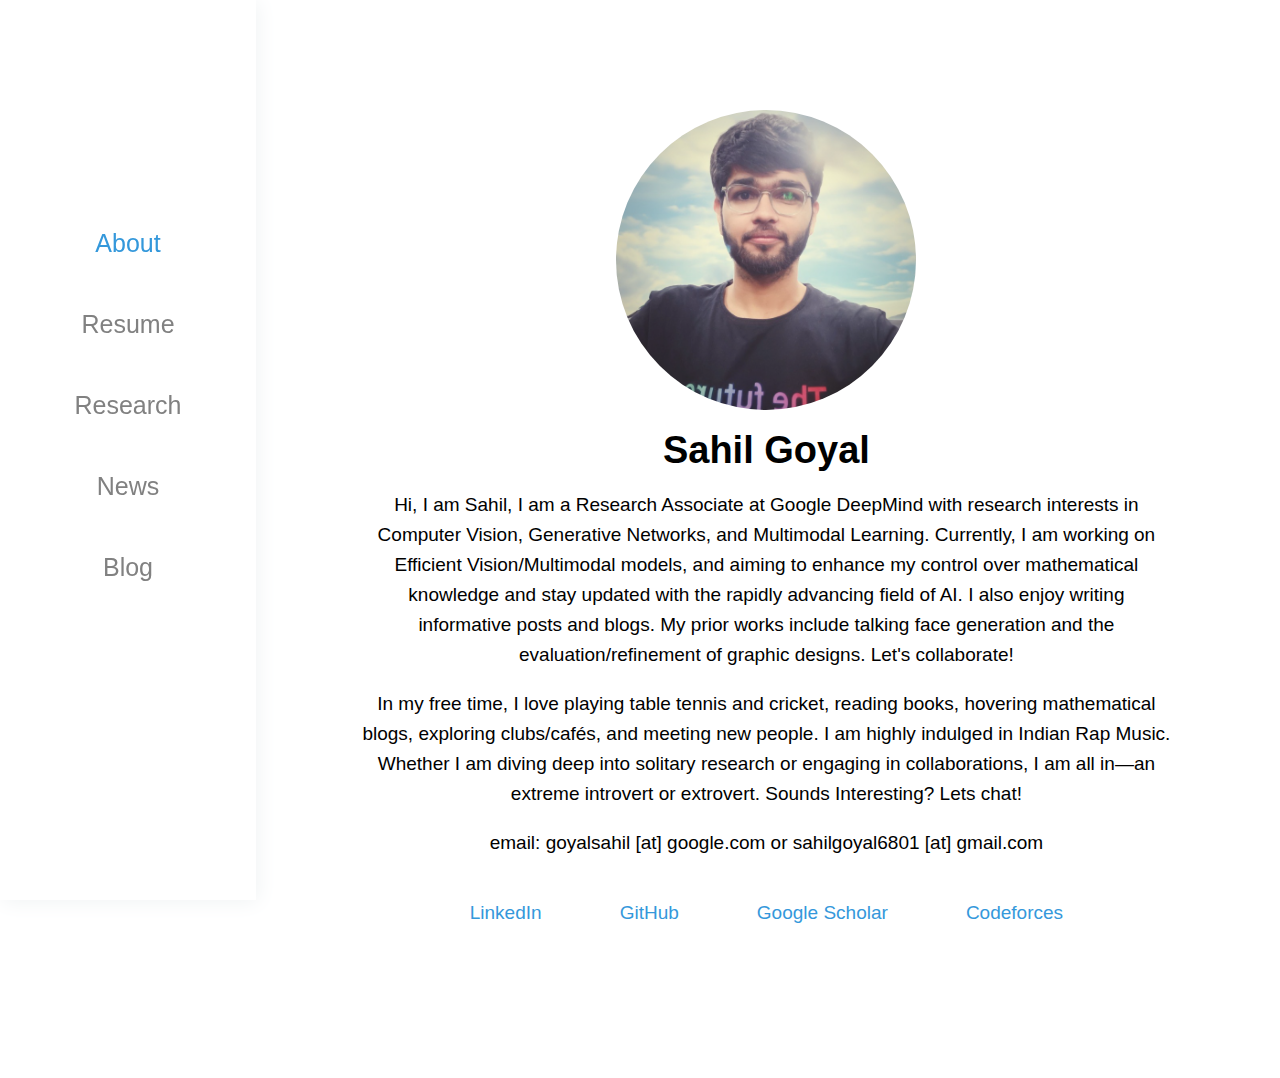
==== index.html @ 005204cf "Update index.html" ====
<!DOCTYPE html>
<html>
<head profile="http://www.w3.org/2005/10/profile">
<link rel="icon" 
      type="image/png" 
      href="./img/iit-roorkee-logo.png">
<meta name="viewport" content="width=device-width, initial-scale=1">
<title>Sahil Goyal</title>
<link rel="stylesheet" href="./stylesheet.css">
</head>
<body>

<div class="sidenav">
    <div class="navblock">
        <div class="navblock_text">
            <a style="color:#3498DB" href="./index.html">About</a>
            <a href="./resume.html">Resume</a>
            <a href="./research.html">Research</a>
            <a href="./news.html">News</a>
            <a href="./blog.html">Blog</a>
        </div>
    </div>
</div>

<div class="index">
    <div>
        <img src="./img/sahil_goyal.png" alt="Sahil Goyal" class="about_photo">
    </div>

    <div class="about_text">
        <h1>Sahil Goyal</h1>

        <p>Hi, I am Sahil, I am a Research Associate at Google DeepMind with research interests 
              in Computer Vision, Generative Networks, and Multimodal Learning. Currently, I am 
              working on Efficient Vision/Multimodal models, and aiming to enhance my control 
              over mathematical knowledge and stay updated with the rapidly advancing field of 
              AI. I also enjoy writing informative posts and blogs. My prior works include talking 
              face generation and the evaluation/refinement of graphic designs. Let's collaborate!
        </p>
        <p>
              In my free time, I love playing table tennis and cricket, reading books, hovering 
              mathematical blogs, exploring clubs/cafés, and meeting new people. I am highly 
              indulged in Indian Rap Music. Whether I am diving deep into solitary research or 
              engaging in collaborations, I am all in—an extreme introvert or extrovert. 
              Sounds Interesting? Lets chat!
        </p>
        
        email: goyalsahil [at] google.com or sahilgoyal6801 [at] gmail.com
        <div class="about_links">
            <a class="about_links" target="blank" href="https://www.linkedin.com/in/sahil-goyal-4222371b4/">LinkedIn</a>
            <a class="about_links" target="blank" href="https://github.com/sahilg06">GitHub</a>
            <a class="about_links" target="blank" href="//scholar.google.com/citations?user=q68nBDgAAAAJ&hl=en">Google Scholar</a>
            <a class="about_links" target="blank" href="https://codeforces.com/profile/sahilgo/">Codeforces</a>
        </div>
    </div>
</div>



</body>
</html>
---- stylesheet.css ----
body {
  font-family: "Lato", sans-serif;
}

/* Style page content */
.main {
  margin-left: 20%; /* Same as the width of the sidenav */
  font-size: 20px; /* Increased text to enable scrolling */
  line-height: 30px;
  padding: 10%;
}

.news{
  margin-left: 16%; 
  font-size: 19px;
  line-height: 30px;
  padding: 10%;
}

.index{
  margin-left: 20%; /* Same as the width of the sidenav */
  font-size: 19px; /* Increased text to enable scrolling */
  line-height: 30px;
  padding: 8%;
}

.resume {
  margin-left: 25%; 
  /* margin-top: 1px; */
  font-size: 22px;
  line-height: 35px;
  padding: 5%;
}

.sidenav {
  height: 100%;
  width: 20%;
  position: fixed;
  z-index: 1;
  top: 0;
  left: 0;
  box-shadow: 2px 2px 20px #F0F3F4;
  overflow-x: hidden;
  
}

.navblock {
  margin:auto;
  width: 100%;
  height: 90%;
  display: flex;
}

.navblock_text {
  margin: auto;
  width: 100%;
  padding-top: 15%;
  padding-bottom: 15%;
}

.navblock_text a {
  padding: 26px 16px 26px 16px;
  text-decoration: none;
  text-align: center;
  font-size: 25px;
  color: #818181;
  display: block;
}

.navblock_text a:hover {
  color: #CFD8DC;
}

.footer {
  position: relative;
  left: 0;
  bottom: 0;
  width: 100%;
  color: #818181;
  text-align: center;
}

.about_accent {
  color:  green;
}

.resume_accent {
  color:  green;
}

.research_accent {
  color:  #E74C3C;
}

.blog_accent {
  color:  #8E44AD;
}

a {
  color: #3498DB;
  text-decoration: none;
}

.about_photo{
  display: block;
  margin-top: 0.05%;
  width: 300px;
  height:300px;
  object-fit:cover;
  border-radius:50%;
  margin-left: auto;
  margin-right: auto;
}

.about_logo{
  display: block;
  width: 40%;
  margin-left: auto;
  margin-right: auto;
}

.about_text {
  text-align: center;
  padding: 0% 0% 0% 0%;
}

.about_links {
  text-align: center;
  padding: 5% 5% 5% 5%;
}

.portfolio_accent {
  color:  #F1C40F;
}

.portfolio_image {
  max-width: 300px;
  max-height:300px;
  position: absolute;
  top: 55%;
  left: 50%;
  transform: translate(-50%, -50%);
}

.portfolio-container {
  display: flex;
  flex-flow: row wrap;
  justify-content: space-between;
}

.portfolio-container > div {
  background-color: white;
  width: 50%;
  margin: 4% 0% 4% 0%;
  min-height: 20vh;
  justify-content: center;
  position: relative;
}

.portfolio-container_text {
  width: 90%;
  position: absolute;
  text-align: left;
}

.portfolio-container_image {
  width: 90%;
  position: absolute;
  text-align: center;
  color: #8E44AD;
}

.blog-container {
  display: flex;
  flex-wrap: wrap;
  justify-content: space-between;
}

.blog-container > div {
  background-color: white;
  box-shadow: 2px 2px 20px #EAECEE;
  width: 45%;
  margin: 5% 0% 5% 0%;
  min-height: 25vh;
  line-height: 60px;
  font-size: 25px;
  align-items: center;
  justify-content: center;
  position: relative;
}

.blog_text {
  width: 90%;
  position: absolute;
  top: 55%;
  left: 50%;
  transform: translate(-50%, -50%);
  text-align: center;
}

.blog_date {
  width: 95%;
  padding-right: 5%;
  font-size: 20px;
  color: #CFD8DC;
  text-align: end;
  margin-block-start: 0em;
  margin-block-end: 0em;
}

@media screen and (max-width: 700px) {
  .sidenav {
    width: 100%;
    height: auto;
    position: relative;
    box-shadow: 0px 10px 40px #F0F3F4;
  }
  .sidenav a {
    text-align: center;
    float: none;
  }
  .navblock_text a {
    padding: 16px;
  }
  .footer {
    display: none;
  }
  .main {
    margin-left: 0;
    padding: 20% 4% 20% 4%;
  }

  .portfolio_image {
    display: block;
    max-width: 80%;
  }
}

@media screen and (max-width: 1100px) {
  .blog-container > div {
    width: 100%;
    min-height: 30vh;
    margin: 10% 0% 10% 0%;
  }
  .portfolio-container > div {
    width: 100%;
  }

}
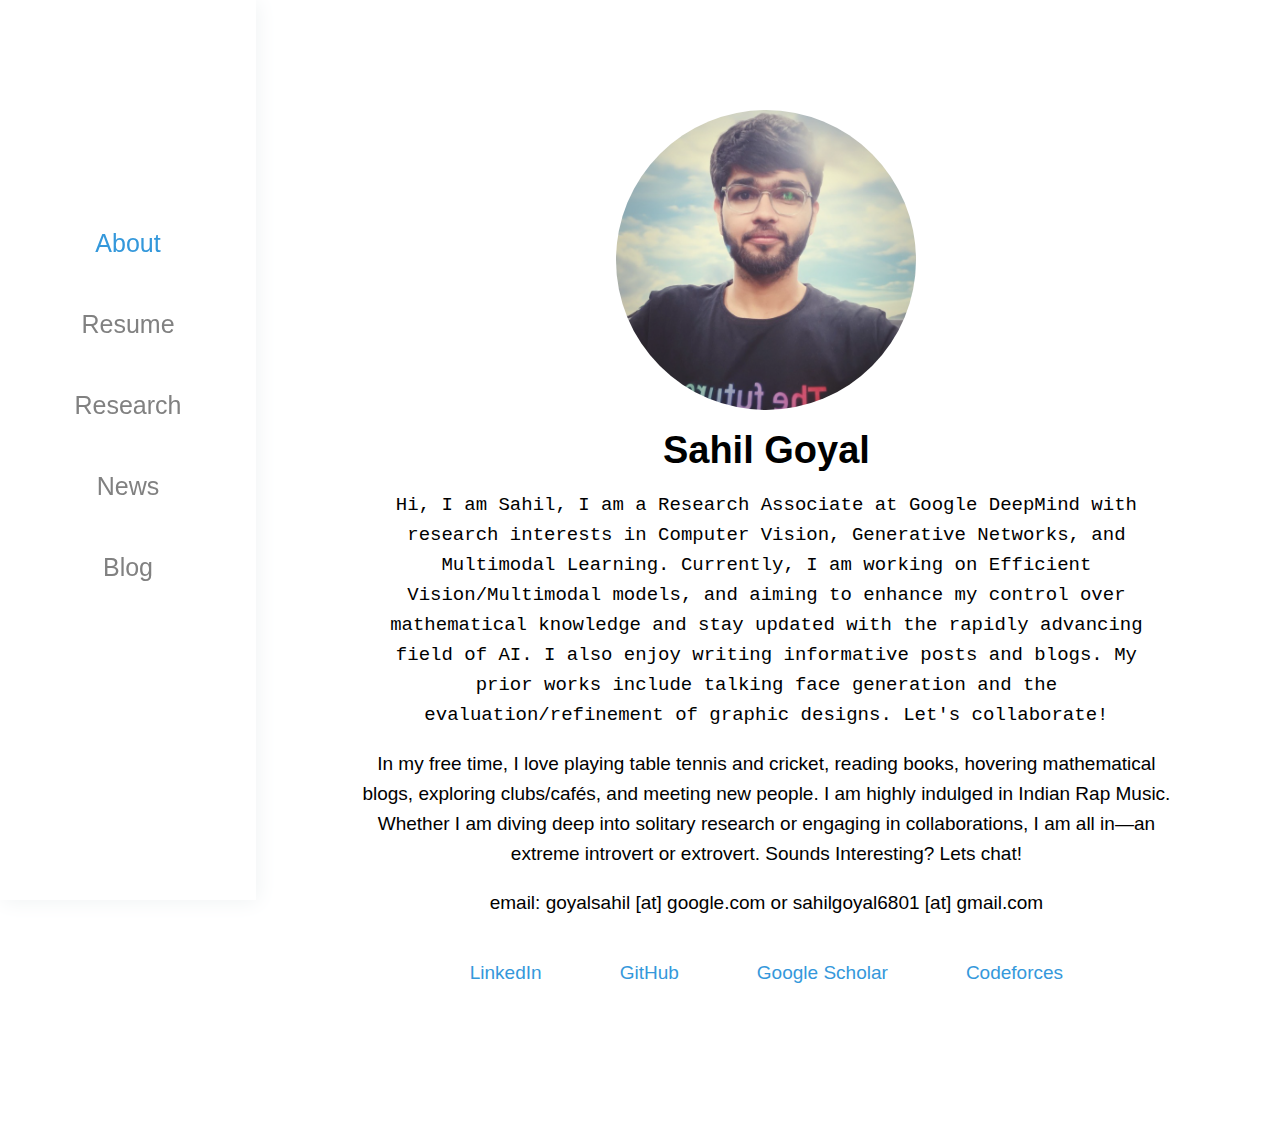
==== commit d5e26d49: "Update index.html" ====
--- a/index.html
+++ b/index.html
@@ -30,7 +30,7 @@
     <div class="about_text">
         <h1>Sahil Goyal</h1>
 
-        <p>Hi, I am Sahil, I am a Research Associate at Google DeepMind with research interests 
+        <p style="font-family:courier">Hi, I am Sahil, I am a Research Associate at Google DeepMind with research interests 
               in Computer Vision, Generative Networks, and Multimodal Learning. Currently, I am 
               working on Efficient Vision/Multimodal models, and aiming to enhance my control 
               over mathematical knowledge and stay updated with the rapidly advancing field of 
@@ -41,8 +41,8 @@
               In my free time, I love playing table tennis and cricket, reading books, hovering 
               mathematical blogs, exploring clubs/cafés, and meeting new people. I am highly 
               indulged in Indian Rap Music. Whether I am diving deep into solitary research or 
-              engaging in collaborations, I am all in—an extreme introvert or extrovert. 
-              Sounds Interesting? Lets chat!
+              engaging in collaborations, I am all in—an extreme introvert or extrovert. Sounds Interesting? 
+              Lets chat!
         </p>
         
         email: goyalsahil [at] google.com or sahilgoyal6801 [at] gmail.com
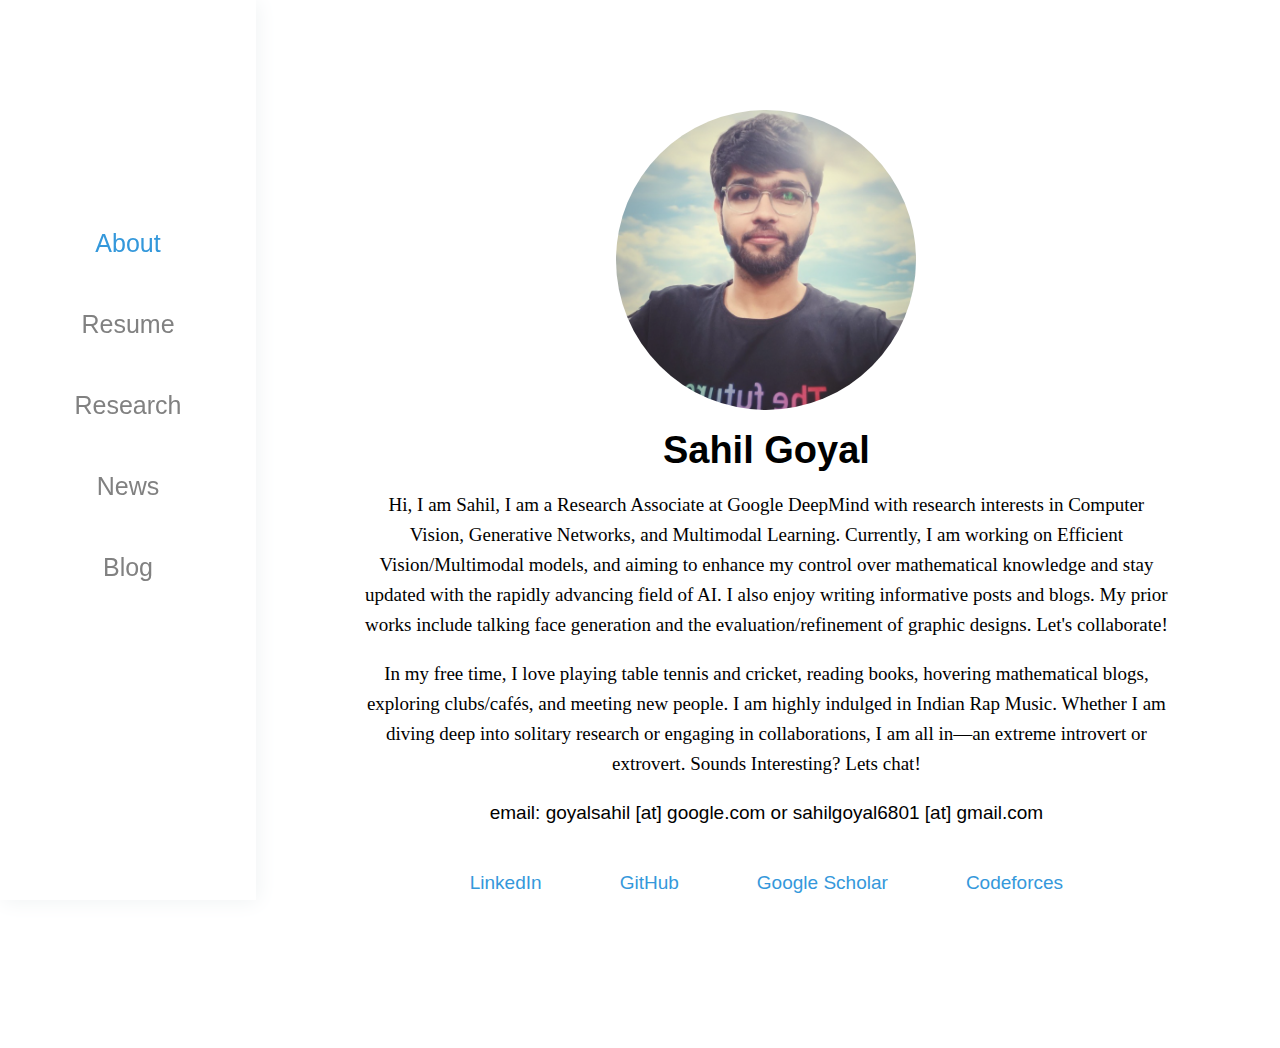
==== commit e52e2dd4: "Update index.html" ====
--- a/index.html
+++ b/index.html
@@ -30,14 +30,14 @@
     <div class="about_text">
         <h1>Sahil Goyal</h1>
 
-        <p style="font-family:courier">Hi, I am Sahil, I am a Research Associate at Google DeepMind with research interests 
+        <p style="font-family:times">Hi, I am Sahil, I am a Research Associate at Google DeepMind with research interests 
               in Computer Vision, Generative Networks, and Multimodal Learning. Currently, I am 
               working on Efficient Vision/Multimodal models, and aiming to enhance my control 
               over mathematical knowledge and stay updated with the rapidly advancing field of 
               AI. I also enjoy writing informative posts and blogs. My prior works include talking 
               face generation and the evaluation/refinement of graphic designs. Let's collaborate!
         </p>
-        <p>
+        <p style="font-family:times">
               In my free time, I love playing table tennis and cricket, reading books, hovering 
               mathematical blogs, exploring clubs/cafés, and meeting new people. I am highly 
               indulged in Indian Rap Music. Whether I am diving deep into solitary research or 
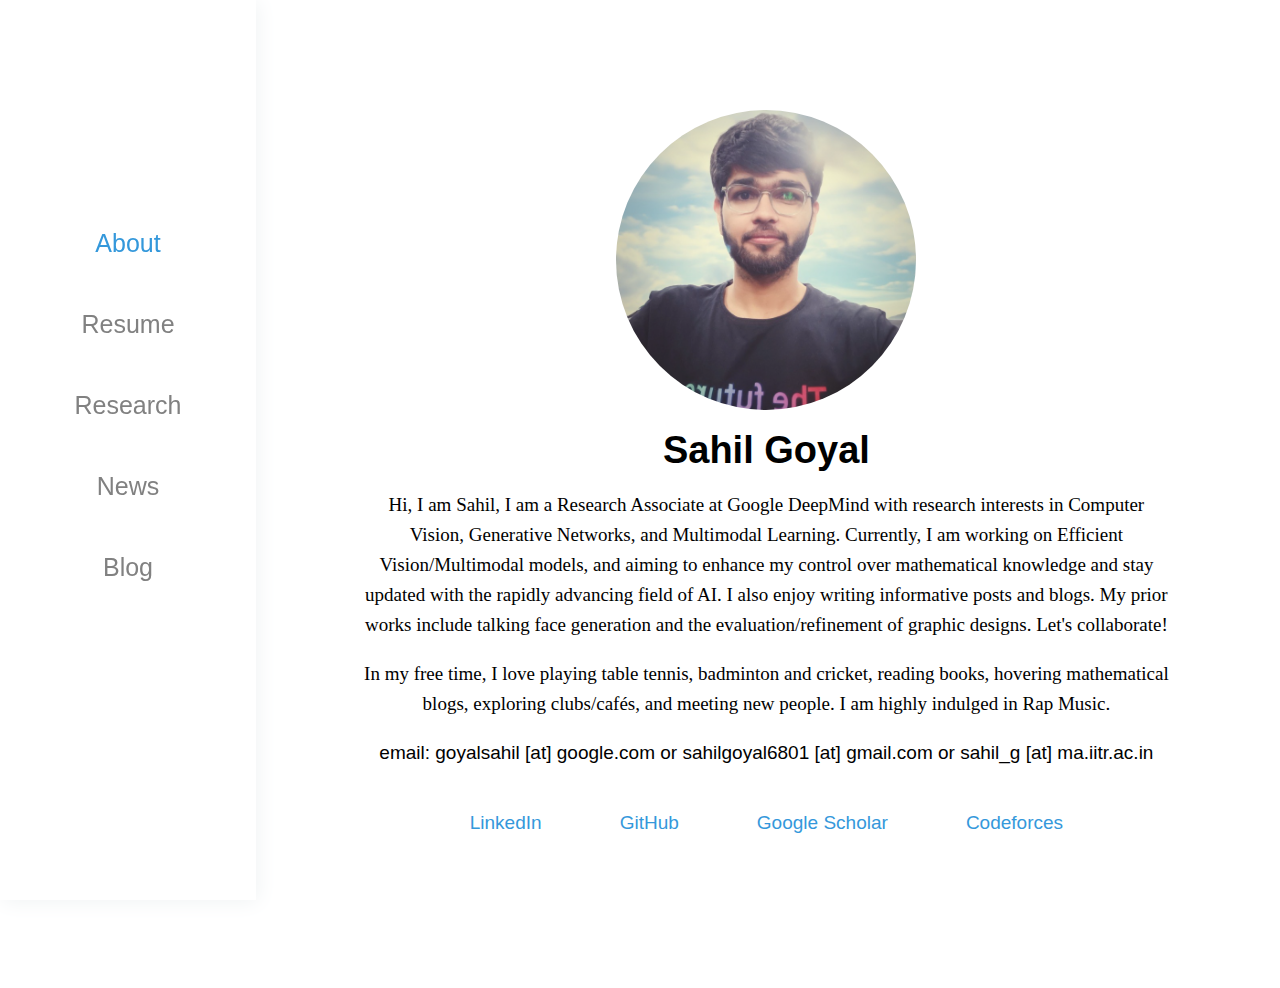
==== commit a3521d58: "Update index.html" ====
--- a/index.html
+++ b/index.html
@@ -38,14 +38,12 @@
               face generation and the evaluation/refinement of graphic designs. Let's collaborate!
         </p>
         <p style="font-family:times">
-              In my free time, I love playing table tennis and cricket, reading books, hovering 
+              In my free time, I love playing table tennis, badminton and cricket, reading books, hovering 
               mathematical blogs, exploring clubs/cafés, and meeting new people. I am highly 
-              indulged in Indian Rap Music. Whether I am diving deep into solitary research or 
-              engaging in collaborations, I am all in—an extreme introvert or extrovert. Sounds Interesting? 
-              Lets chat!
+              indulged in Rap Music.
         </p>
         
-        email: goyalsahil [at] google.com or sahilgoyal6801 [at] gmail.com
+        email: goyalsahil [at] google.com or sahilgoyal6801 [at] gmail.com or sahil_g [at] ma.iitr.ac.in
         <div class="about_links">
             <a class="about_links" target="blank" href="https://www.linkedin.com/in/sahil-goyal-4222371b4/">LinkedIn</a>
             <a class="about_links" target="blank" href="https://github.com/sahilg06">GitHub</a>
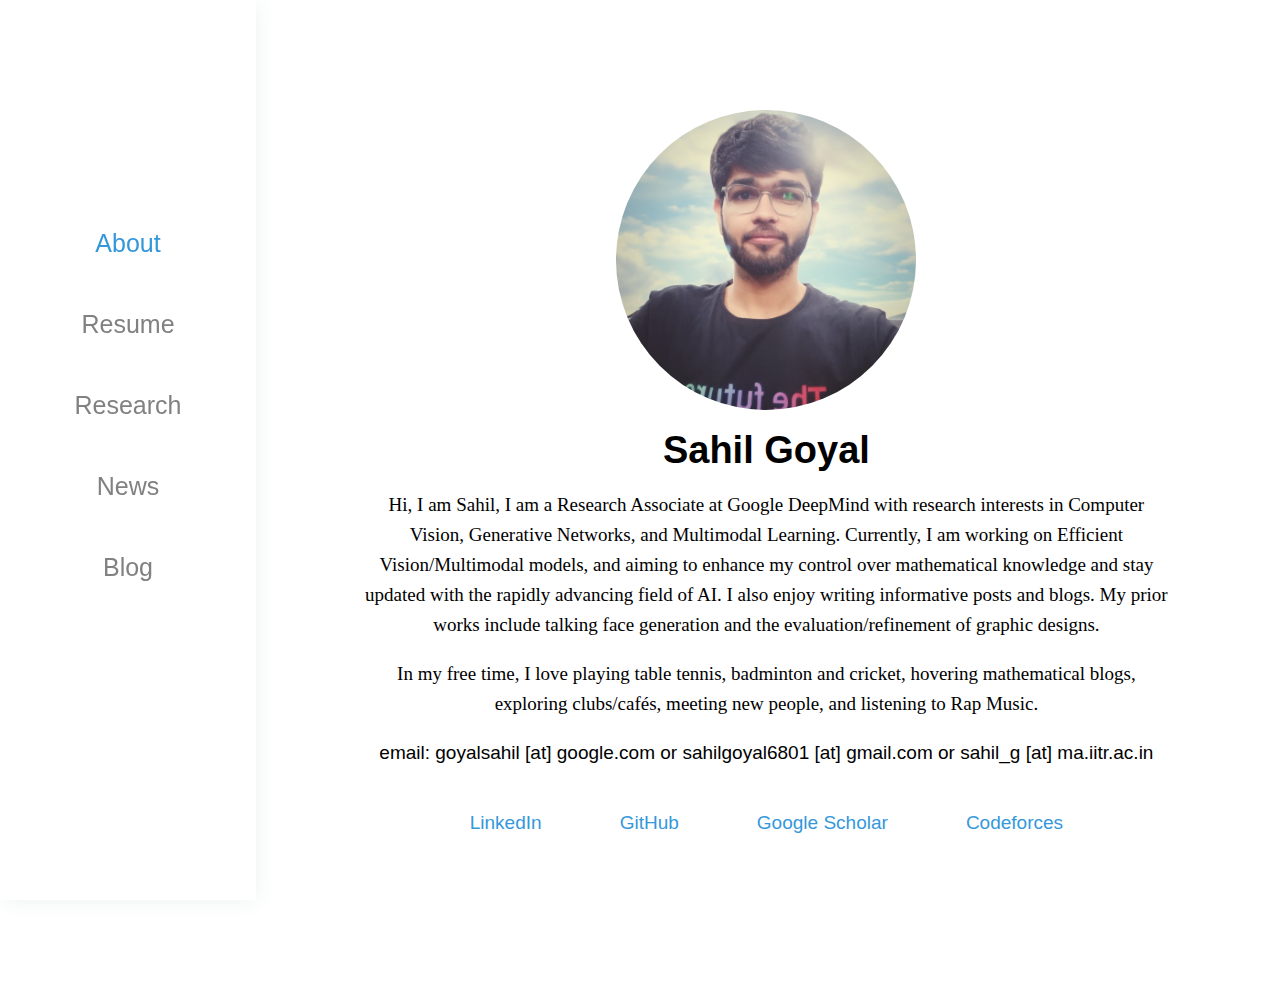
==== commit 91e46bb4: "Update intro" ====
--- a/index.html
+++ b/index.html
@@ -35,12 +35,11 @@
               working on Efficient Vision/Multimodal models, and aiming to enhance my control 
               over mathematical knowledge and stay updated with the rapidly advancing field of 
               AI. I also enjoy writing informative posts and blogs. My prior works include talking 
-              face generation and the evaluation/refinement of graphic designs. Let's collaborate!
+              face generation and the evaluation/refinement of graphic designs.
         </p>
         <p style="font-family:times">
-              In my free time, I love playing table tennis, badminton and cricket, reading books, hovering 
-              mathematical blogs, exploring clubs/cafés, and meeting new people. I am highly 
-              indulged in Rap Music.
+              In my free time, I love playing table tennis, badminton and cricket, hovering 
+              mathematical blogs, exploring clubs/cafés, meeting new people, and listening to Rap Music.
         </p>
         
         email: goyalsahil [at] google.com or sahilgoyal6801 [at] gmail.com or sahil_g [at] ma.iitr.ac.in
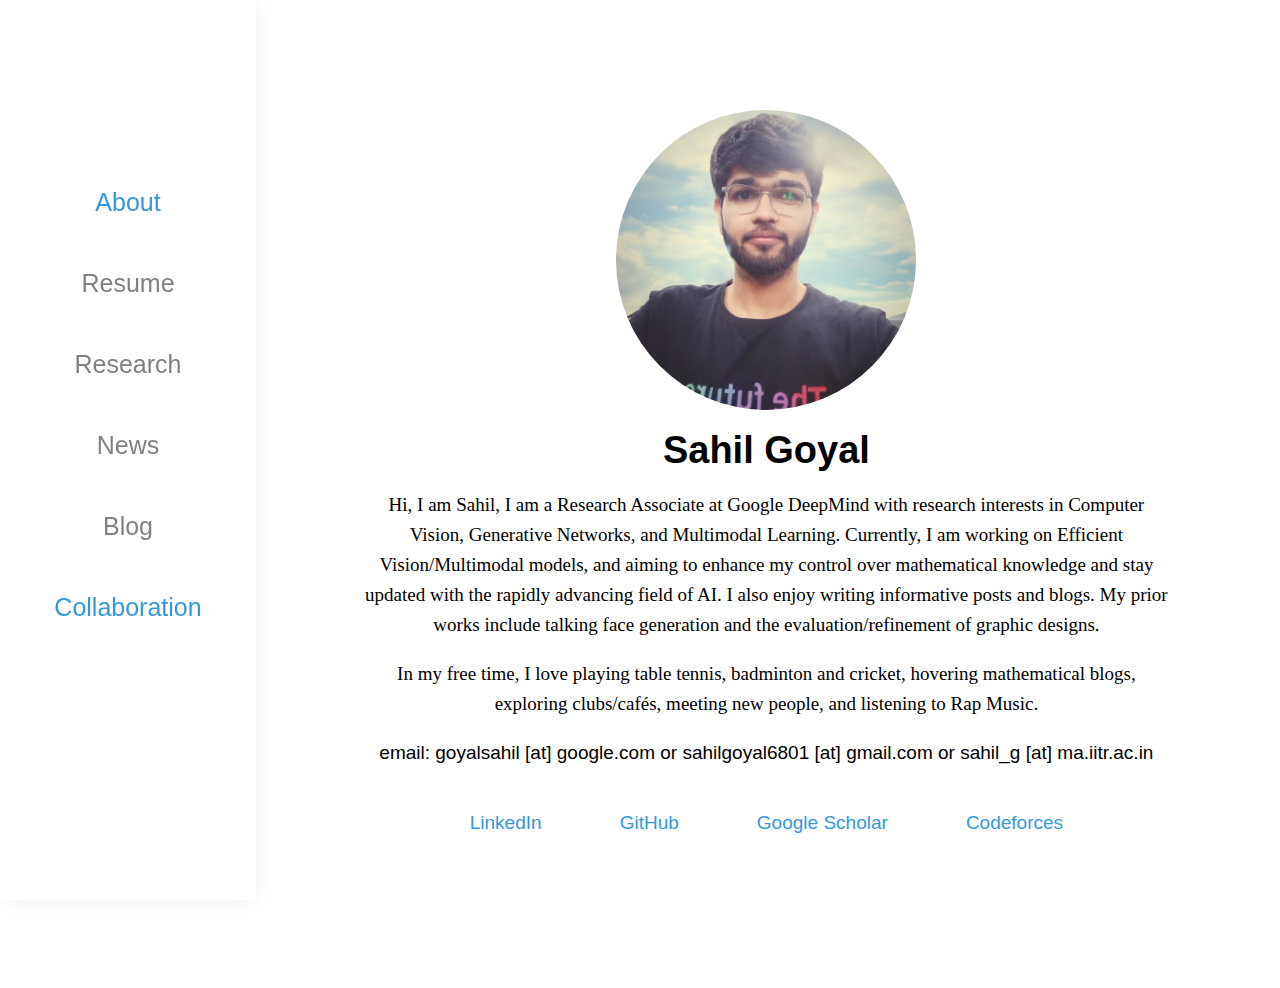
==== commit 50a6e9c8: "Update index.html" ====
--- a/index.html
+++ b/index.html
@@ -18,6 +18,7 @@
             <a href="./research.html">Research</a>
             <a href="./news.html">News</a>
             <a href="./blog.html">Blog</a>
+            <a style="color:#3498DB" href="./colab.html">Collaboration</a>
         </div>
     </div>
 </div>
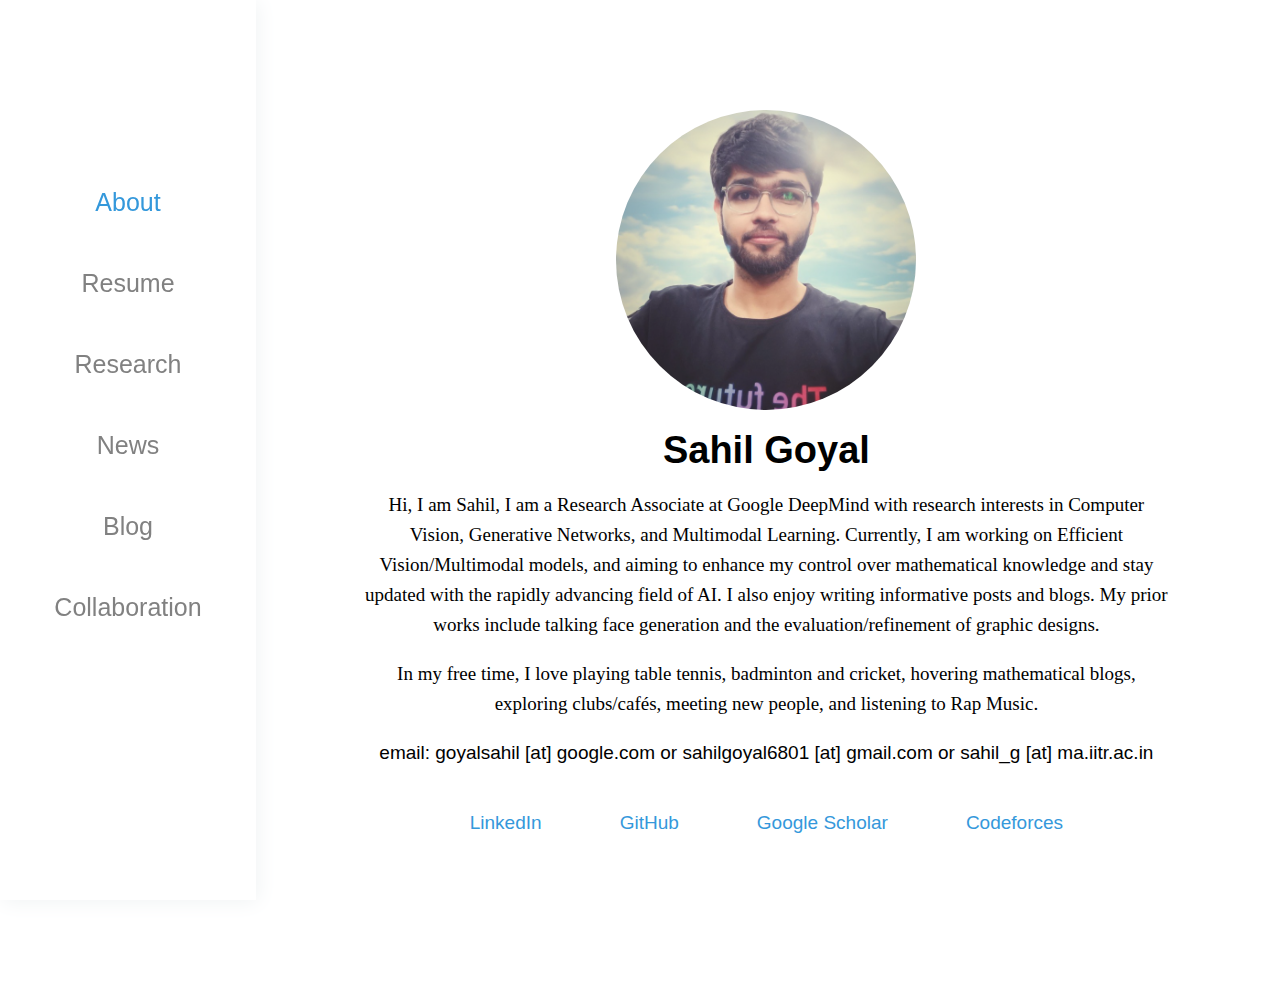
==== commit 7931a640: "Update index.html" ====
--- a/index.html
+++ b/index.html
@@ -18,7 +18,7 @@
             <a href="./research.html">Research</a>
             <a href="./news.html">News</a>
             <a href="./blog.html">Blog</a>
-            <a style="color:#3498DB" href="./colab.html">Collaboration</a>
+            <a href="./colab.html">Collaboration</a>
         </div>
     </div>
 </div>
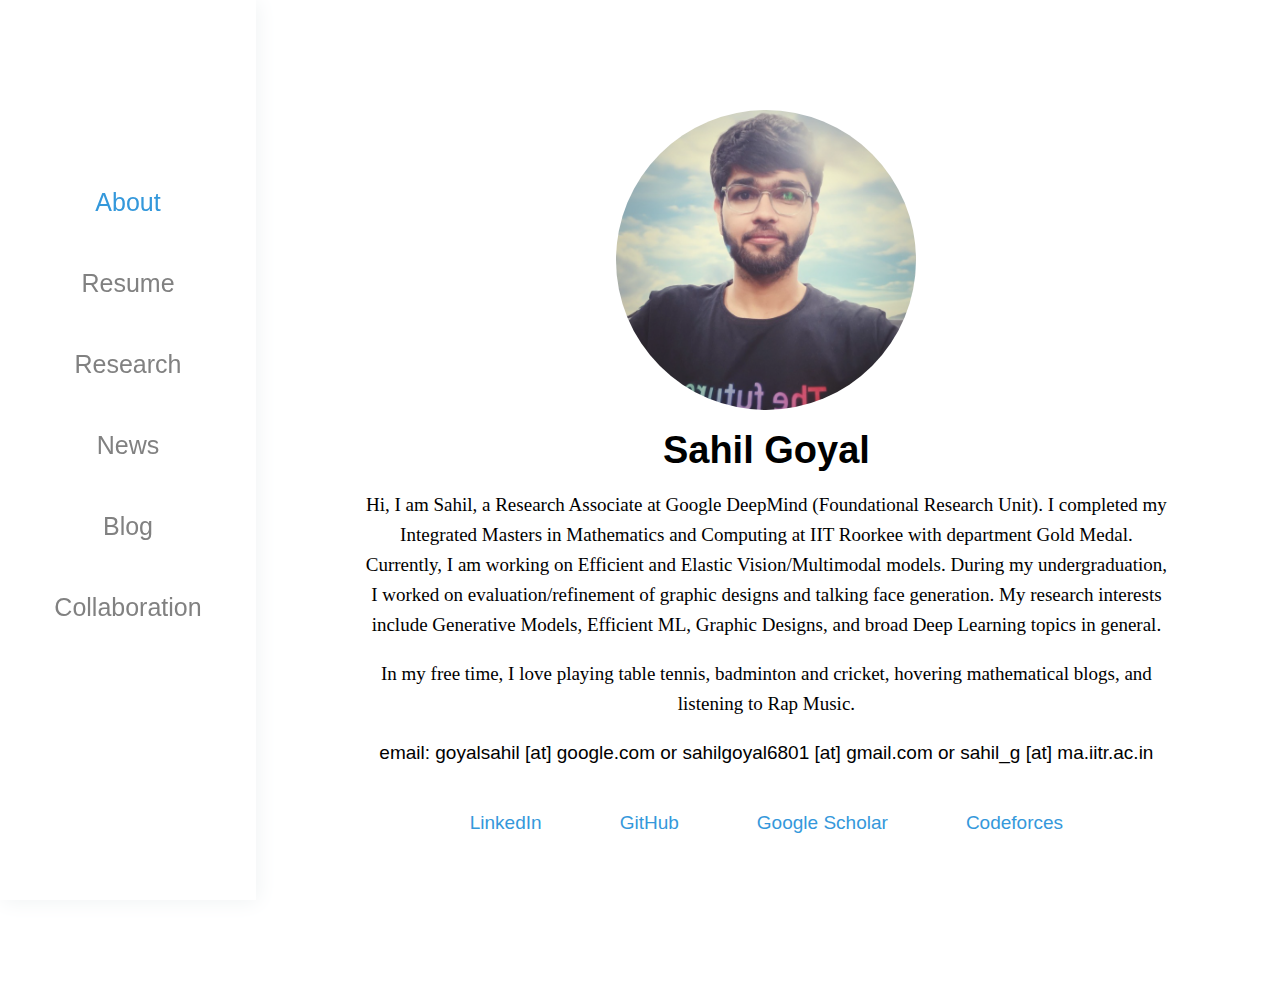
==== commit 59f2c9e2: "Update index.html" ====
--- a/index.html
+++ b/index.html
@@ -31,16 +31,15 @@
     <div class="about_text">
         <h1>Sahil Goyal</h1>
 
-        <p style="font-family:times">Hi, I am Sahil, I am a Research Associate at Google DeepMind with research interests 
-              in Computer Vision, Generative Networks, and Multimodal Learning. Currently, I am 
-              working on Efficient Vision/Multimodal models, and aiming to enhance my control 
-              over mathematical knowledge and stay updated with the rapidly advancing field of 
-              AI. I also enjoy writing informative posts and blogs. My prior works include talking 
-              face generation and the evaluation/refinement of graphic designs.
+        <p style="font-family:times">Hi, I am Sahil, a Research Associate at Google DeepMind (Foundational Research Unit). 
+              I completed my Integrated Masters in Mathematics and Computing at IIT Roorkee with department Gold Medal. Currently, 
+              I am working on Efficient and Elastic Vision/Multimodal models. During my undergraduation, I worked on evaluation/refinement 
+              of graphic designs and talking face generation. My research interests include Generative Models, Efficient ML, Graphic Designs, 
+              and broad Deep Learning topics in general. 
         </p>
         <p style="font-family:times">
               In my free time, I love playing table tennis, badminton and cricket, hovering 
-              mathematical blogs, exploring clubs/cafés, meeting new people, and listening to Rap Music.
+              mathematical blogs, and listening to Rap Music.
         </p>
         
         email: goyalsahil [at] google.com or sahilgoyal6801 [at] gmail.com or sahil_g [at] ma.iitr.ac.in
